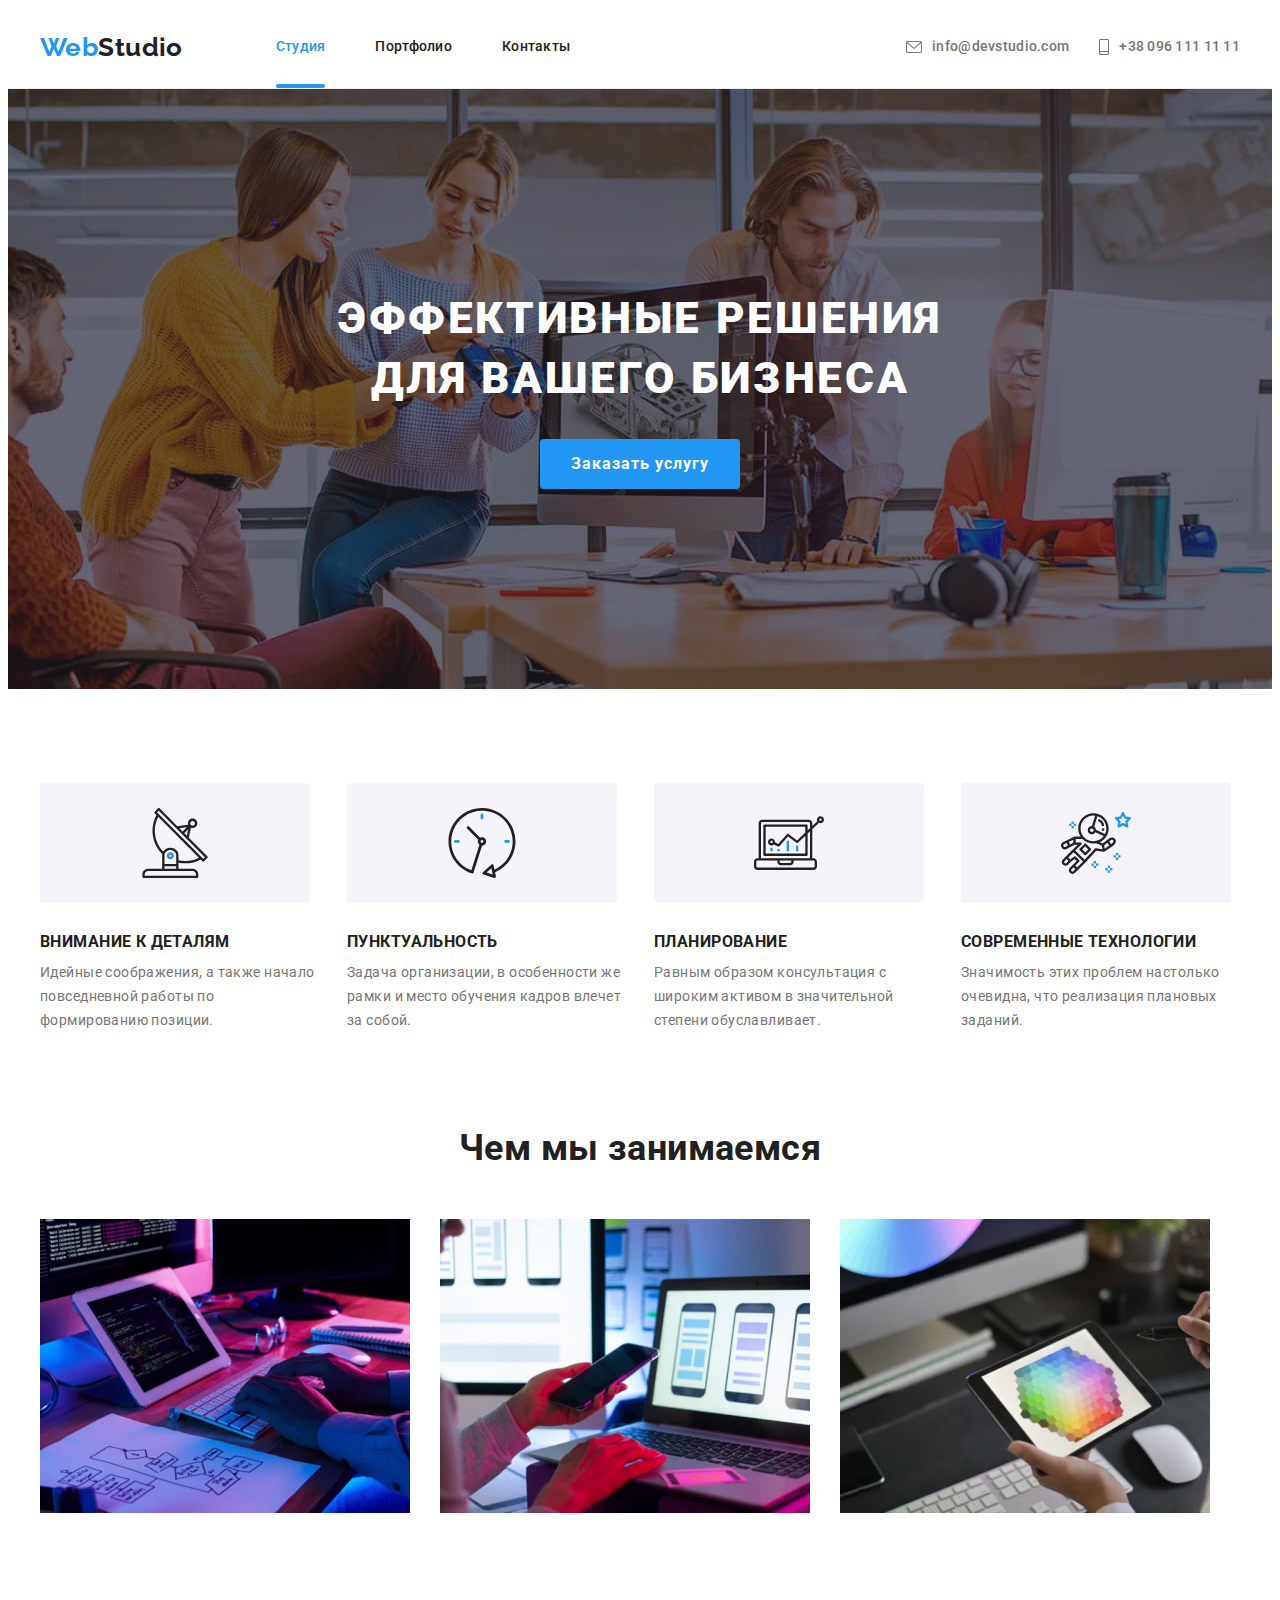
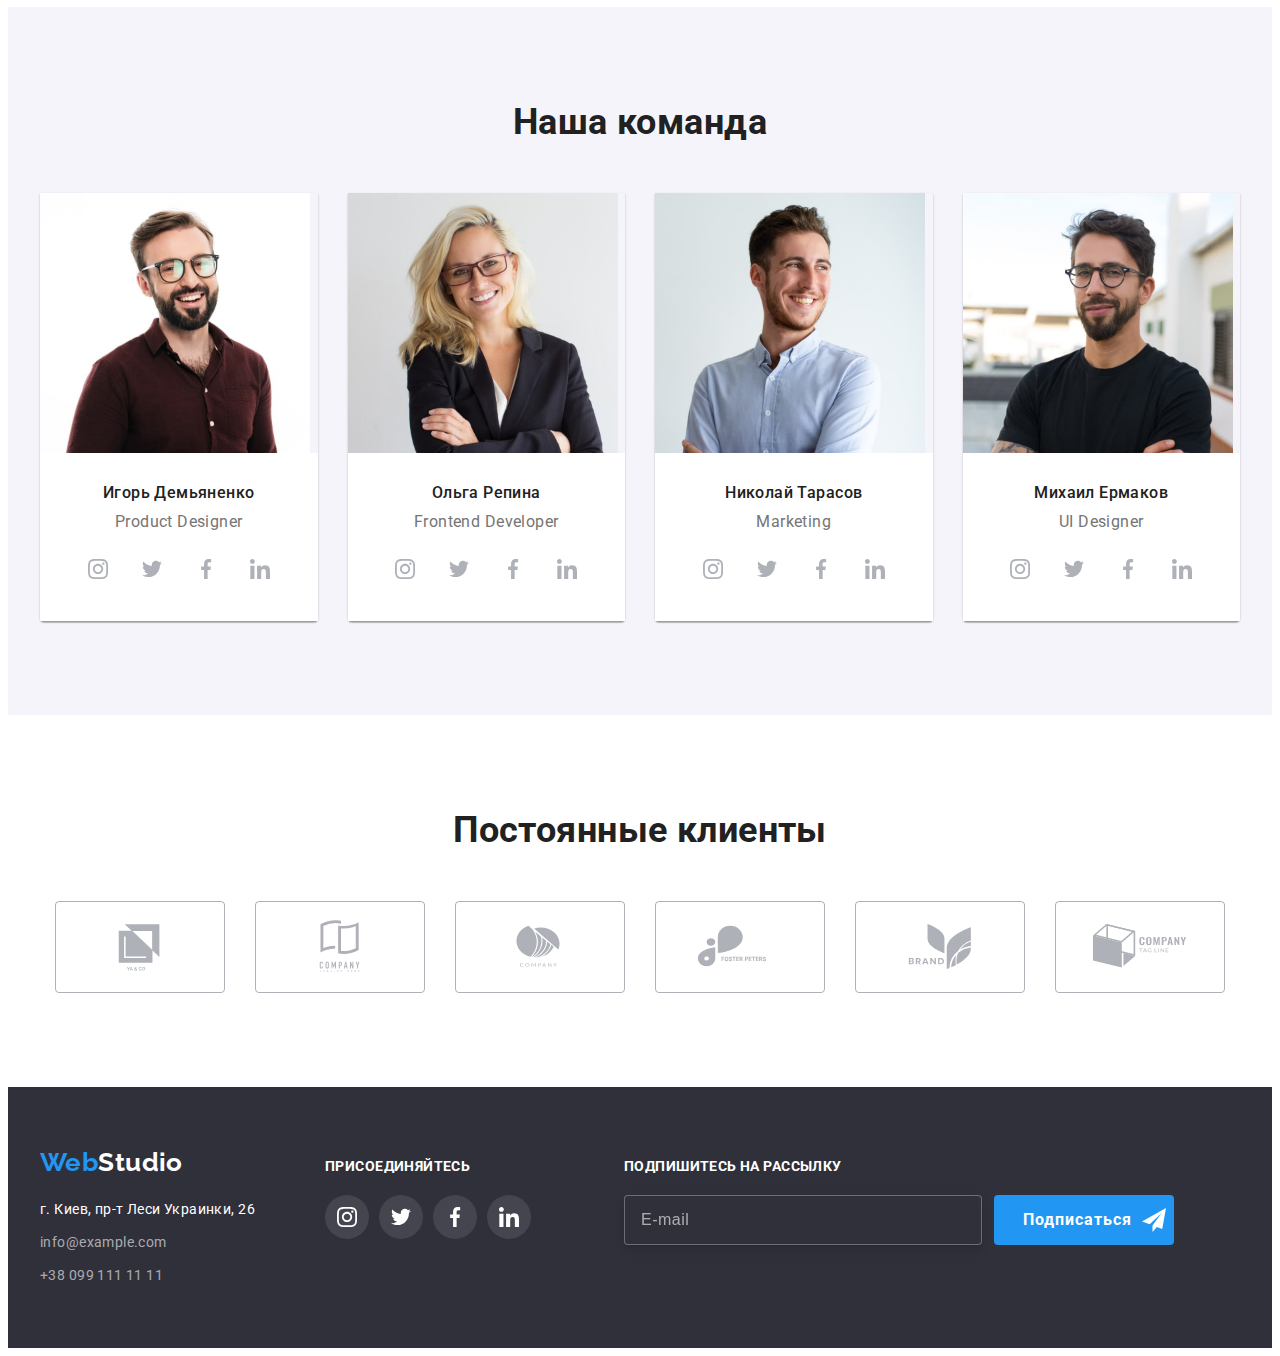
==== index.html @ 080ce995 "футер+модалка" ====
<!DOCTYPE html>
<html lang="ru">
<head>
    <meta charset="UTF-8">
    <meta http-equiv="X-UA-Compatible" content="IE=edge">
    <meta name="viewport" content="width=device-width, initial-scale=1.0">
    <title>Document</title>
    <link rel="stylesheet" href="https://cdnjs.cloudflare.com/ajax/libs/modern-normalize/1.1.0/modern-normalize.min.css"
        integrity="sha512-wpPYUAdjBVSE4KJnH1VR1HeZfpl1ub8YT/NKx4PuQ5NmX2tKuGu6U/JRp5y+Y8XG2tV+wKQpNHVUX03MfMFn9Q=="
        crossorigin="anonymous" referrerpolicy="no-referrer" />
    <link rel="preconnect" href="https://fonts.googleapis.com">
    <link rel="preconnect" href="https://fonts.gstatic.com" crossorigin>
    <link href="https://fonts.googleapis.com/css2?family=Raleway:wght@700&family=Roboto:wght@400;500;700;900&display=swap"
        rel="stylesheet">
    <link rel="stylesheet" href="css/style.css">
</head>
<body>
    <!---------Шапка страницы---------->

   <header class="header">
       <div class="container header-container">
    <nav class="header-nav">
       <a class="link header-logo logo" href="index.html"><span lang="en"><span class="web">Web</span><span class="studio">Studio</span></span></a>
       <ul class="site-nav list" >
           <li class="nav-list"><a class=" head-link link header-link current" href="index.html">Студия</a></li>
           <li class="nav-list"><a class=" head-link link header-link" href="portfolio.html">Портфолио</a></li>
           <li class="nav-list"><a class=" head-link link header-link" href="">Контакты</a></li>
       </ul>
    </nav>
       <ul class="list header-contacts-list">
           <li class="header-contacts-item">
               <a class="head-link link header-contacts-link mail" href="mailto:info@devstudio.com">
                <svg class="header-social-icon" width="16" height="12">
                    <use href="./images/icons.svg#icon-envelope-hover"></use>
                </svg>info@devstudio.com</a></li>
           <li class="header-contacts-item">
               <a class=" head-link link header-contacts-link tel" href="tel:+380961111111">
                <svg class="header-social-icon" width="10" height="16">
                    <use href="./images/icons.svg#icon-smartphone"></use>
                </svg>+38 096 111 11 11</a></li>
       </ul>
    </div>
   </header>
   <main>
    <!----------------Герой------------>

  <section class="hero section">
      <div class="container hero-container ">
      <h1 class="hero-tittle">Эффективные решения для вашего бизнеса</h1>
      <button type="button" class="hero-button btn" data-modal-open>Заказать услугу</button>
    </div>
  </section>
    <!--------Описание особенностей----->

  <section class="benefits section">
      <div class="container">
      <h2 class="visually-hidden" >Наши преимущества</h2>
      <ul class="list benefits-list">
          <li class="benefits-item">
            <a class="benefits-link" href="">
                <svg class="benefits-icon" width="70" height="70">
                    <use href="./images/icons.svg#icon-antenna"></use>
                </svg>
            </a>
              <h3 class="benefits-tittles" >Внимание к деталям</h3>
              <p class="benefits-text">Идейные соображения, а также начало повседневной работы по формированию позиции.</p>
          </li>
          <li  class="benefits-item">
            <a class="benefits-link" href="">
                <svg class="benefits-icon" width="70" height="70">
                    <use href="./images/icons.svg#icon-clock"></use>
                </svg>
            </a>
               <h3 class="benefits-tittles" >Пунктуальность</h3>
               <p class="benefits-text">Задача организации, в особенности же рамки и место обучения кадров влечет за собой.</p>
          </li>
          <li class="benefits-item">
            <a class="benefits-link" href="">
                <svg class="benefits-icon" width="70" height="70">
                    <use href="./images/icons.svg#icon-diagram"></use>
                </svg>
            </a>
                <h3 class="benefits-tittles" >Планирование</h3>
                <p class="benefits-text">Равным образом консультация с широким активом в значительной степени обуславливает.</p>
          </li>
          <li class="benefits-item">
            <a class="benefits-link" href="">
                <svg class="benefits-icon" width="70" height="70">
                    <use href="./images/icons.svg#icon-astronaut"></use>
                </svg>
            </a>
                <h3 class="benefits-tittles" >Современные технологии</h3>
                <p class="benefits-text">Значимость этих проблем настолько очевидна, что реализация плановых заданий.</p>
          </li>
      </ul>
    </div>
  </section>
    <!-----------Примеры работ----------->

    <section class="examples section">
        <div class="container">
        <h2 class="examples-tittle tittle">Чем мы занимаемся</h2>
        <ul class="list examples-list">
          <li class="examples-item">
              <div class="examples-wrap">
              <img src="./images/picture1.jpg" alt="example of work" width="370">
              <p class="examples-text">ДЕКСТОПНЫЕ ПРИЛОЖЕНИЯ</p></div>
        </li>
          <li class="examples-item">
              <div class="examples-wrap">
              <img src="./images/picture2.jpg" alt="example of work" width="370">
              <p class="examples-text">МОБИЛЬНЫЕ ПРИЛОЖЕНИЯ</p></div>
        </li>
          <li class="examples-item">
              <div class="examples-wrap">
              <img src="./images/picture3.jpg" alt="example of work" width="370">
            <p class="examples-text">ДИЗАЙНЕРСКИЕ РЕШЕНИЯ</p></div>
        </li>
        </ul>
        </div>
    </section>
    <!------------Фото команды----------->

    <section class="team section">
        <div class="container team-container">
        <h2 class="team-tittle tittle">Наша команда</h2>
        <ul class="list team-list">
            <li class="team-item">
                <img class="team-photo" src="./images/man1.jpg" alt="man on the photo" width="270">
                <div class="team-information">
               <h3 class="team-tittles team-styles" >Игорь Демьяненко</h3>
                <p class="team-text team-styles"> <span lang="en">Product Designer</span></p>
                <ul class="masters-social-list list">
                    <li class="masters-social-item">
                        <a class="masters-social-link" href="">
                            <svg class="masters-social-icon" width="20" height="20">
                            <use href="./images/icons.svg#icon-instagram"></use>
                            </svg>
                        </a>
                    </li>
                    <li class="masters-social-item">
                        <a class="masters-social-link" href="">
                            <svg class="masters-social-icon" width="20" height="20">
                            <use href="./images/icons.svg#icon-twitter"></use>
                            </svg>
                        </a>
                    </li>
                    <li class="masters-social-item">
                        <a class="masters-social-link" href="">
                            <svg class="masters-social-icon" width="20" height="20">
                            <use href="./images/icons.svg#icon-facebook"></use>
                            </svg>
                        </a>
                    </li>
                    <li class="masters-social-item">
                        <a class="masters-social-link" href="">
                            <svg class="masters-social-icon"  width="20" height="20">
                            <use href="./images/icons.svg#icon-linkedin"></use>
                            </svg>
                        </a>
                    </li>
                </ul>
            </div>
            </li>
            <li class="team-item">
                <img class="team-photo" src="./images/woman.jpg" alt="woman on the photo" width="270">
                <div class="team-information">
                <h3 class="team-tittles team-styles" >Ольга Репина</h3>
                <p class="team-text team-styles"> <span lang="en">Frontend Developer</span></p>
                <ul class="masters-social-list list">
                    <li class="masters-social-item">
                        <a class="masters-social-link" href="">
                            <svg class="masters-social-icon" width="20" height="20">
                                <use href="./images/icons.svg#icon-instagram"></use>
                            </svg>
                        </a>
                    </li>
                    <li class="masters-social-item">
                        <a class="masters-social-link" href="">
                            <svg class="masters-social-icon" width="20" height="20">
                                <use href="./images/icons.svg#icon-twitter"></use>
                            </svg>
                        </a>
                    </li>
                    <li class="masters-social-item">
                        <a class="masters-social-link" href="">
                            <svg class="masters-social-icon" width="20" height="20">
                                <use href="./images/icons.svg#icon-facebook"></use>
                            </svg>
                        </a>
                    </li>
                    <li class="masters-social-item">
                        <a class="masters-social-link" href="">
                            <svg class="masters-social-icon" width="20" height="20">
                                <use href="./images/icons.svg#icon-linkedin"></use>
                            </svg>
                        </a>
                    </li>
                </ul>
                </div>
            </li>
            <li class="team-item">
                <img class="team-photo" src="./images/man2.jpg" alt="man on the photo" width="270">
                <div class="team-information">
                <h3 class="team-tittles team-styles" >Николай Тарасов</h3>
                <p class="team-text team-styles"><span  lang="en">Marketing</span></p>
                <ul class="masters-social-list list">
                    <li class="masters-social-item">
                        <a class="masters-social-link" href="">
                            <svg class="masters-social-icon" width="20" height="20">
                                <use href="./images/icons.svg#icon-instagram"></use>
                            </svg>
                        </a>
                    </li>
                    <li class="masters-social-item">
                        <a class="masters-social-link" href="">
                            <svg class="masters-social-icon" width="20" height="20">
                                <use href="./images/icons.svg#icon-twitter"></use>
                            </svg>
                        </a>
                    </li>
                    <li class="masters-social-item">
                        <a class="masters-social-link" href="">
                            <svg class="masters-social-icon" width="20" height="20">
                                <use href="./images/icons.svg#icon-facebook"></use>
                            </svg>
                        </a>
                    </li>
                    <li class="masters-social-item">
                        <a class="masters-social-link" href="">
                            <svg class="masters-social-icon" width="20" height="20">
                                <use href="./images/icons.svg#icon-linkedin"></use>
                            </svg>
                        </a>
                    </li>
                </ul>
                </div>
            </li>
            <li class="team-item">
                <img class="team-photo" src="./images/man3.jpg" alt="man on the photo" width="270">
                <div class="team-information">
                <h3 class="team-tittles team-styles" >Михаил Ермаков</h3>
                <p class="team-text team-styles"> <span lang="en">UI Designer</span></p>
                <ul class="masters-social-list list">
                    <li class="masters-social-item">
                        <a class="masters-social-link" href="">
                            <svg class="masters-social-icon" width="20" height="20">
                                <use href="./images/icons.svg#icon-instagram"></use>
                            </svg>
                        </a>
                    </li>
                    <li class="masters-social-item">
                        <a class="masters-social-link" href="">
                            <svg class="masters-social-icon" width="20" height="20">
                                <use href="./images/icons.svg#icon-twitter"></use>
                            </svg>
                        </a>
                    </li>
                    <li class="masters-social-item">
                        <a class="masters-social-link" href="">
                            <svg class="masters-social-icon" width="20" height="20">
                                <use href="./images/icons.svg#icon-facebook"></use>
                            </svg>
                        </a>
                    </li>
                    <li class="masters-social-item">
                        <a class="masters-social-link" href="">
                            <svg class="masters-social-icon" width="20" height="20">
                                <use href="./images/icons.svg#icon-linkedin"></use>
                            </svg>
                        </a>
                    </li>
                </ul>
                </div>
            </li>
        </ul>
        </div>
    </section>
    <section class="clients-section section">
         <h2 class="client-tittle tittle">Постоянные клиенты</h2>
            <ul class="clients-list list">
             <li class="client-item">
                 <a class="client-link" href="">
                            <svg class="client-icon" width="106" height="60">
                                <use href="./images/icons.svg#icon-logo-1"></use>
                            </svg>
                        </a>
             </li>
             <li class="client-item">
                 <a class="client-link" href="">
                            <svg class="client-icon" width="106" height="60">
                                <use href="./images/icons.svg#icon-logo-2"></use>
                            </svg>
                        </a>
             </li>
             <li class="client-item">
                 <a class="client-link" href="">
                            <svg class="client-icon" width="106" height="60">
                                <use href="./images/icons.svg#icon-logo-3"></use>
                            </svg>
                        </a>
             </li>
             <li class="client-item">
                 <a class="client-link" href="">
                            <svg class="client-icon" width="106" height="60">
                                <use href="./images/icons.svg#icon-logo-4"></use>
                            </svg>
                        </a>
             </li>
             <li class="client-item">
                 <a class="client-link" href="">
                            <svg class="client-icon" width="106" height="60">
                                <use href="./images/icons.svg#icon-logo-5"></use>
                            </svg>
                        </a>
             </li>
             <li class="client-item">
                 <a class="client-link" href="">
                            <svg class="client-icon" width="106" height="60">
                                <use href="./images/icons.svg#icon-logo-6"></use>
                            </svg>
                        </a>
             </li>
            </ul>
    </section>
    </main>
       <!----------Футер---------------->

    <footer class="footer">
        <div class="container footer-container">
        <div class="footer-left">
        <a class="link footer-logo logo" href="index.html"> <span lang="en"><span class="web">Web</span><span class="white-studio">Studio</span></span></a>
        <address>
        <ul class="list footer-contacts-list">
          <li class="footer-contacts-item"><a class="foot-link link footer-address-link" href="">г. Киев, пр-т Леси Украинки, 26</a></li>
          <li class="footer-contacts-item"><a class="foot-link link footer-contacts-link" href="mailto:info@example.com">info@example.com</a></li>
          <li class="footer-contacts-item"><a class="foot-link link footer-contacts-link" href="tel:+380991111111">+38 099 111 11 11</a></li>
        </ul>
        </address>
        </div>
        <div class="footer-right">
        <h3 class="footer-tittle">Присоединяйтесь</h3>
        <ul class="footer-social-list list">
            <li class="footer-social-item">
                <a class="footer-social-link" href="">
                    <svg class="footer-social-icon" width="20" height="20">
                        <use href="./images/icons.svg#icon-instagram"></use>
                    </svg>
                </a>
            </li>
            <li class="footer-social-item">
                <a class="footer-social-link" href="">
                    <svg class="footer-social-icon" width="20" height="20">
                        <use href="./images/icons.svg#icon-twitter"></use>
                    </svg>
                </a>
            </li>
            <li class="footer-social-item">
                <a class="footer-social-link" href="">
                    <svg class="footer-social-icon" width="20" height="20">
                        <use href="./images/icons.svg#icon-facebook"></use>
                    </svg>
                </a>
            </li>
            <li class="footer-social-item">
                <a class="footer-social-link" href="">
                    <svg class="footer-social-icon" width="20" height="20">
                        <use href="./images/icons.svg#icon-linkedin"></use>
                    </svg>
                </a>
            </li>
        </ul>
        </div>
        <div class="footer-form">
        <h3 class="footer-mail-tittle">Подпишитесь на рассылку</h3>
        <form action="#" class="footer-mailing">
            <input type="email" placeholder="E-mail" name="user-email" class="footer-input">
            <button type="submit" class="footer-btn btn">Подписаться
                <svg class="footer-mail-icon" width="24" height="24">
                    <use href="./images/icons.svg#icon-telegram"></use>
                </svg>
            </button>
        </form>
        </div>
        </div>
    </footer>
    <div class="backdrop is-hidden" data-modal>
        <div class="modal">
            <button type="button" class="modal-close" data-modal-close >
                <svg class="modal-close-icon" width="18" height="18">
                    <use href="./images/icons.svg#icon-close-button"></use>
                </svg>
            </button>
        <h2 class="modal-tittle">Оставьте свои данные, мы вам перезвоним</h2>
        <form action="#" class="modal-form">
            <div class="form-field">
            <label class="label-text" for="user-name">Имя</label>
            <div class="input-wrap">
            <input type="text" name="user-name" class="modal-input" id="user-name">
            <svg class="modal-icon" width="18" height="18">
                <use href="./images/icons.svg#icon-person-black"></use>
            </svg>
            </div>
         </div>
        <div class="form-field">
            <label class="label-text" for="user-tel">Телефон</label>
            <div class="input-wrap">
            <input type="tel" name="user-tel" class="modal-input" id="user-tel">
            <svg class="modal-icon" width="18" height="18">
                <use href="./images/icons.svg#icon-telephone"></use>
            </svg>
            </div>
            </div>
            <div class="form-field">
            <label class="label-text" for="user-email">Почта</label>
            <div class="input-wrap">
            <input type="email" name="user-email" class="modal-input" id="user-email">
            <svg class="modal-icon" width="18" height="18">
                <use href="./images/icons.svg#icon-letter"></use>
            </svg>
            </div>
            </div>
            <div class="form-field">
            <label class="label-text" for="user-comment">Комментарий</label>
            <div class="input-wrap">
            <textarea class="modal-comment" name="user-comment" id="user-comment"  placeholder="Введите текст"></textarea>
            </div>
            </div>
            <div class="form-field">
                <input type="checkbox" name="policy" id="policy" class="policy-check">
                <label for="policy" class="policy-text">Соглашаюсь с рассылкой и принимаю <span><a class="link-policy" href="">Условия договора</a></span></label>
            </div>
            <button type="submit" class="modal-btn btn">Отправить</button>
        </form>
        </div>
    </div>
    <script src="./js/modal.js"></script>
</body>
</html>
---- css/style.css ----
:root {
  --primary-text-color: #757575;
  --tittle-text-color: #212121;
  --links-text-color: #2196f3;
  --main-background-color: #ffffff;
  --second-background-color: #f5f4fa;
  --dark-background-color: #2f303a;
}
p,
h1,
h2,
h3,
h4,
h5,
h6 {
  margin: 0;
}
ul {
  margin: 0;
  padding: 0;
}
button {
  cursor: pointer;
}
img {
  display: block;
}
body {
  background-color: var(--main-background-color);
  font-family: "Roboto", sans-serif;
  color: var(--primary-text-color);
  font-size: 14px;
  letter-spacing: 0.03em;
}
.list {
  list-style: none;
}
.link {
  text-decoration: none;
  display: block;
}
.visually-hidden {
  position: absolute;
  width: 1px;
  height: 1px;
  margin: -1px;
  padding: 0;
  overflow: hidden;
  border: 0;
  clip: rect(0 0 0 0);
}
.container {
  width: 1200px;
  padding-left: 15px;
  padding-right: 15px;
  margin: 0 auto;
}
.section {
  padding-top: 94px;
  padding-bottom: 94px;
}
.logo {
  font-family: Raleway, sans-serif;
  font-weight: 700;
  font-size: 26px;
  line-height: 1.19;
}
.tittle {
  font-size: 36px;
  line-height: 1.17;
  text-align: center;
  color: var(--tittle-text-color);
  margin-bottom: 50px;
}
.team-styles {
  font-size: 16px;
  line-height: 1.19;
  text-align: center;
}
.btn {
  font-family: inherit;
  font-size: 16px;
  border-radius: 4px;
}
.head-link {
  font-weight: 500;
  font-size: 14px;
  line-height: 1.14;
  letter-spacing: 0.02em;
}
.foot-link {
  font-style: normal;
  font-size: 14px;
  line-height: 1.71;
  letter-spacing: 0.03em;
}
/* ---------------ХЕДЕР-------------- */

.header {
  padding-top: 24px;
  padding-bottom: 25px;
  border-bottom: 1px solid #ececec;
}
.header-container {
  display: flex;
  align-items: center;
}
.header-nav,
.site-nav,
.header-contacts-list {
  display: flex;
  align-items: center;
}
.header-logo {
  margin-right: 93px;
}
.web {
  color: var(--links-text-color);
}
.studio {
  color: var(--tittle-text-color);
}
.header-link {
  color: var(--tittle-text-color);
  transition: color 250ms cubic-bezier(0.4, 0, 0.2, 1);
}
.header-link:hover,
.header-link:focus,
.header-link:active {
  color: var(--links-text-color);
}
.current {
  color: var(--links-text-color);
  position: relative;
}
.current::after {
  content: "";
  position: absolute;
  width: 100%;
  height: 4px;
  background-color: var(--links-text-color);
  border-radius: 2px;
  left: 0;
  bottom: -33px;
}
.nav-list:not(:last-child) {
  margin-right: 50px;
}
.header-contacts-list {
  margin-left: auto;
}
.mail {
  margin-right: 30px;
}
.header-contacts-link {
  color: var(--primary-text-color);
  display: flex;
  align-items: center;
  transition: color 250ms cubic-bezier(0.4, 0, 0.2, 1);
}
.header-contacts-link:hover,
.header-contacts-link:focus {
  color: var(--links-text-color);
}
.header-contacts-link:hover .header-social-icon,
.header-contacts-link:focus .header-social-icon {
  fill: var(--links-text-color);
}
.header-social-icon {
  fill: var(--primary-text-color);
  margin-right: 10px;
}
/* --------------ГЕРОЙ---------------- */

.hero {
  background-color: var(--dark-background-color);
  background-image: linear-gradient(
      rgba(47, 48, 58, 0.4),
      rgba(47, 48, 58, 0.4)
    ),
    url(../images/hero-bg.jpg);
  background-repeat: no-repeat;
  background-position: center;
  background-size: cover;
  padding-top: 200px;
  padding-bottom: 200px;
  max-width: 1600px;
  margin: 0 auto;
}
.hero-container {
  text-align: center;
}
.hero-tittle {
  font-weight: 900;
  font-size: 44px;
  line-height: 1.36;
  letter-spacing: 0.06em;
  text-transform: uppercase;
  color: var(--main-background-color);
  margin-bottom: 30px;
  margin-left: 120px;
  width: 696px;
  margin-left: auto;
  margin-right: auto;
}
.hero-button {
  font-weight: 700;
  line-height: 1.87;
  letter-spacing: 0.06em;
  color: var(--main-background-color);
  background-color: var(--links-text-color);
  min-width: 200px;
  min-height: 50px;
  border: none;
  transition: background-color 250ms cubic-bezier(0.4, 0, 0.2, 1),
    box-shadow 250ms cubic-bezier(0.4, 0, 0.2, 1);
}
.hero-button:hover,
.hero-button:focus {
  background-color: #188ce8;
  box-shadow: 0px 4px 4px rgba(0, 0, 0, 0.15);
}
/* ---------------ОПИСАНИЕ ОСОБЕННОСТЕЙ----------- */

.benefits-list {
  display: flex;
  flex-wrap: wrap;
  margin-left: -28px;
}
.benefits-item {
  width: calc(100% / 4 - 28px);
  margin-left: 28px;
}
.benefits-link {
  width: 270px;
  height: 120px;
  display: flex;
  justify-content: center;
  align-items: center;
  background-color: #f5f4fa;
  border-radius: 4px;
  margin-bottom: 30px;
}

.benefits-tittles {
  line-height: 1.14;
  text-transform: uppercase;
  color: var(--tittle-text-color);
  margin-bottom: 10px;
}
.benefits-text {
  line-height: 1.71;
  color: var(--primary-text-color);
}
/* --------------ПРИМЕРЫ РАБОТ------------------ */
.examples {
  padding-top: 0;
}
.examples-list {
  display: flex;
  flex-wrap: wrap;
  margin-left: -30px;
}
.examples-wrap {
  position: relative;
  overflow: hidden;
}
.examples-item {
  width: calc(100% / 3 -30px);
  margin-left: 30px;
}
.examples-text {
  position: absolute;
  bottom: 0;
  left: 0;
  background-color: rgba(47, 48, 58, 0.8);
  color: var(--main-background-color);
  font-style: normal;
  font-weight: 700;
  font-size: 14px;
  line-height: 1.14;
  text-align: center;
  text-transform: uppercase;
  width: 100%;
  transform: translateY(100%);
  transition: transform 250ms cubic-bezier(0.4, 0, 0.2, 1);
  overflow: auto;
  padding-top: 27px;
  padding-bottom: 27px;
}
.examples-item:hover .examples-text {
  transform: translateY(0%);
}

/* ----------------ФОТО КОМАНДЫ----------------- */

.team {
  background-color: var(--second-background-color);
}
.team-tittles {
  font-weight: 500;
  color: var(--tittle-text-color);
  margin-bottom: 10px;
}
.team-list {
  display: flex;
  flex-wrap: wrap;
  margin-left: -30px;
}
.team-item {
  width: calc(100% / 4 - 30px);
  margin-left: 30px;
  box-shadow: 0px 1px 3px rgba(0, 0, 0, 0.12), 0px 1px 1px rgba(0, 0, 0, 0.14),
    0px 2px 1px rgba(0, 0, 0, 0.2);
  border-radius: 0px 0px 4px 4px;
}
.team-information {
  background-color: var(--main-background-color);
  padding: 30px 32px;
}
.team-text {
  color: var(--primary-text-color);
  margin-bottom: 16px;
}
.masters-social-list {
  display: flex;
  justify-content: center;
}
.masters-social-item + .masters-social-item {
  margin-left: 10px;
}
.masters-social-link {
  width: 44px;
  height: 44px;
  background-color: var(--main-background-color);
  display: flex;
  justify-content: center;
  align-items: center;
  border-radius: 50%;
  transition: background-color 250ms cubic-bezier(0.4, 0, 0.2, 1);
}
.masters-social-link:hover,
.masters-social-link:focus {
  background-color: var(--links-text-color);
}
.masters-social-link:hover .masters-social-icon,
.masters-social-link:focus .masters-social-icon {
  fill: var(--main-background-color);
}
.masters-social-icon {
  fill: #afb1b8;
  transition: fill 250ms cubic-bezier(0.4, 0, 0.2, 1);
}
/* ----------------КЛИЕНТЫ------------ */

.clients-list {
  display: flex;
  justify-content: center;
}
.client-item + .client-item {
  margin-left: 30px;
}
.client-link {
  width: 170px;
  height: 92px;
  display: flex;
  justify-content: center;
  align-items: center;
  border: 1px solid #afb1b8;
  box-sizing: border-box;
  border-radius: 4px;
  transition: border-color 250ms cubic-bezier(0.4, 0, 0.2, 1);
}
.client-link:hover,
.client-link:focus {
  border-color: var(--links-text-color);
}
.client-link:hover .client-icon,
.client-link:focus .client-icon {
  fill: var(--links-text-color);
}
.client-icon {
  fill: #afb1b8;
  transition: fill 250ms cubic-bezier(0.4, 0, 0.2, 1);
}
/* ------------------ФУТЕР------------ */

.footer {
  background-color: var(--dark-background-color);
  padding-top: 60px;
  padding-bottom: 60px;
}
.footer-container {
  display: flex;
  align-items: baseline;
}
.footer-logo {
  display: block;
  margin-bottom: 20px;
}
.white-studio {
  color: var(--main-background-color);
}
.footer-contacts-item:not(:last-child) {
  margin-bottom: 9px;
}
.footer-address-link {
  color: var(--main-background-color);
  transition: color 250ms cubic-bezier(0.4, 0, 0.2, 1);
}
.footer-address-link:hover,
.footer-address-link:focus {
  color: var(--links-text-color);
}
.footer-contacts-link {
  color: rgba(255, 255, 255, 0.6);
  transition: color 250ms cubic-bezier(0.4, 0, 0.2, 1);
}
.footer-contacts-link:hover,
.footer-contacts-link:focus {
  color: var(--links-text-color);
}
.footer-right {
  margin-left: 70px;
}
.footer-tittle,
.footer-mail-tittle {
  font-style: normal;
  text-align: center;
  font-size: 14px;
  line-height: 1.14;
  text-transform: uppercase;
  margin-bottom: 20px;
  color: var(--main-background-color);
  display: flex;
}
.footer-social-list {
  display: flex;
  justify-content: center;
}
.footer-social-item + .footer-social-item {
  margin-left: 10px;
}
.footer-social-link {
  width: 44px;
  height: 44px;
  background-color: rgba(255, 255, 255, 0.1);
  display: flex;
  justify-content: center;
  align-items: center;
  border-radius: 50%;
  transition: color 250ms cubic-bezier(0.4, 0, 0.2, 1);
}
.footer-social-link:hover,
.footer-social-link:focus {
  background-color: var(--links-text-color);
}
.footer-social-icon {
  fill: var(--main-background-color);
}
.footer-form {
  margin-left: 93px;
}
.footer-mailing {
  display: flex;
  justify-content: center;
}
.footer-input {
  width: 358px;
  height: 50px;
  border: 1px solid rgba(255, 255, 255, 0.3);
  box-sizing: border-box;
  filter: drop-shadow(0px 4px 4px rgba(0, 0, 0, 0.15));
  border-radius: 4px;
  padding-left: 16px;
  margin-right: 12px;
  background-color: var(--dark-background-color);
}
.footer-input::placeholder {
  font-style: normal;
  font-weight: 400;
  font-size: 16px;
  line-height: 1/25;
  display: flex;
  align-items: center;
  letter-spacing: 0.03em;
  color: rgba(255, 255, 255, 0.6);
}
.footer-btn {
  max-width: 200px;
  height: 50px;
  font-style: normal;
  font-weight: 700;
  line-height: 1.87;
  display: flex;
  align-items: center;
  text-align: center;
  letter-spacing: 0.06em;
  color: #ffffff;
  background-color: var(--links-text-color);
  border: none;
  padding: 10px 8px 10px 29px;
  transition: box-shadow 250ms cubic-bezier(0.4, 0, 0.2, 1);
}
.footer-btn:hover,
.footer-btn:focus {
  box-shadow: 0px 4px 4px rgba(0, 0, 0, 0.15);
}
.footer-mail-icon {
  margin-left: 10px;
}

/* ----------------ПОРТФОЛИО---------------- */
.portfolio-list {
  display: flex;
  flex-wrap: wrap;
  justify-content: center;
  margin-left: -30px;
}
.portfolio-btn {
  font-weight: 500;
  line-height: 1.62;
  text-align: center;
  letter-spacing: 0.03em;
  color: var(--tittle-text-color);
  background: var(--second-background-color);
  margin-bottom: 50px;
  border: var(--links-text-color);
  padding: 6px 22px 6px 22px;
  transition: color 250ms cubic-bezier(0.4, 0, 0.2, 1),
    background-color 250ms cubic-bezier(0.4, 0, 0.2, 1),
    box-shadow 250ms cubic-bezier(0.4, 0, 0.2, 1);
}
.portfolio-btn-item:not(:last-child) {
  margin-right: 8px;
}
.portfolio-btn:hover,
.portfolio-btn:focus,
.portfolio-btn:active {
  color: var(--main-background-color);
  background-color: var(--links-text-color);
  box-shadow: 0px 3px 1px rgba(0, 0, 0, 0.1), 0px 1px 2px rgba(0, 0, 0, 0.08),
    0px 2px 2px rgba(0, 0, 0, 0.12);
}
.portfolio-link-item {
  width: calc(100% / 3 - 30px);
  margin-left: 30px;
  margin-bottom: 30px;
}
.portfolio-link-item:hover .portfolio-animation {
  transform: translateY(0%);
}
.portfolio-card:hover,
.portfolio-card:focus {
  box-shadow: 0px 1px 1px rgba(0, 0, 0, 0.12), 0px 4px 4px rgba(0, 0, 0, 0.06),
    1px 4px 6px rgba(0, 0, 0, 0.16);
}
.portfolio-wrap {
  position: relative;
  overflow: hidden;
}
.portfolio-animation {
  position: absolute;
  top: 0;
  left: 0;
  background-color: rgba(33, 150, 243, 0.9);
  color: var(--main-background-color);
  font-weight: 400px;
  font-size: 18px;
  line-height: 1.56;
  padding: 63px 24px;
  transform: translateY(100%);
  transition: transform 250ms cubic-bezier(0.4, 0, 0.2, 1);
  overflow: auto;
}
.portfolio-information {
  padding: 20px 24px 20px 24px;
  border-bottom: 1px solid #eeeeee;
  border-right: 1px solid #eeeeee;
  border-left: 1px solid #eeeeee;
  box-sizing: border-box;
}
.portfolio-tittles {
  font-size: 18px;
  line-height: 2;
  letter-spacing: 0.06em;
  color: var(--tittle-text-color);
  margin-bottom: 4px;
}
.portfolio-text {
  font-size: 16px;
  line-height: 1.87;
  color: var(--primary-text-color);
}
/* --------МОДАЛЬНОЕ ОКНО---------- */

.backdrop {
  position: fixed;
  top: 0;
  width: 100vw;
  height: 100vh;
  background-color: rgba(0, 0, 0, 0.2);
}
.modal {
  width: 528px;
  min-height: 581px;
  background-color: var(--main-background-color);
  box-shadow: 0px 1px 3px rgba(0, 0, 0, 0.12), 0px 1px 1px rgba(0, 0, 0, 0.14),
    0px 2px 1px rgba(0, 0, 0, 0.2);
  border-radius: 4px;
  position: absolute;
  top: 50%;
  left: 50%;
  transform: translate(-50%, -50%);
}
.modal-close {
  width: 30px;
  height: 30px;
  border-radius: 50%;
  background-color: #ffffff;
  border: 1px solid rgba(0, 0, 0, 0.1);
  box-sizing: border-box;
  display: flex;
  align-items: center;
  justify-content: center;
  position: absolute;
  top: 8px;
  right: 8px;
}
.modal-close-icon {
  transition: fill 250ms cubic-bezier(0.4, 0, 0.2, 1);
}
.modal-close:hover,
.modal-close:focus + .modal-close-icon {
  fill: var(--links-text-color);
}
.is-hidden {
  opacity: 0;
  pointer-events: none;
  visibility: hidden;
}
.modal-tittle {
  font-style: normal;
  font-weight: 700;
  font-size: 20px;
  line-height: 1.15;
  text-align: center;
  letter-spacing: 0.03em;
  color: #212121;
  margin-bottom: 12px;
  padding-top: 40px;
}
.form-field {
  margin-bottom: 10px;
  padding-left: 41px;
  padding-right: 39px;
}
.label-text {
  font-style: normal;
  font-weight: 400;
  font-size: 12px;
  line-height: 1.67;
  letter-spacing: 0.01em;
  color: #757575;
}
.input-wrap {
  position: relative;
  margin-top: 4px;
}
.modal-icon {
  position: absolute;
  left: 12px;
  top: 50%;
  transform: translateY(-50%);
  transition: fill 250ms cubic-bezier(0.4, 0, 0.2, 1);
}
.modal-input {
  width: 100%;
  height: 40px;
  border: 1px solid rgba(33, 33, 33, 0.2);
  box-sizing: border-box;
  border-radius: 4px;
  outline: none;
  padding-left: 42px;
  transition: border-color 250ms cubic-bezier(0.4, 0, 0.2, 1);
}
.modal-input:focus {
  border-color: var(--links-text-color);
}
.modal-input:focus + .modal-icon {
  fill: var(--links-text-color);
}
.modal-comment {
  width: 100%;
  height: 120px;
  resize: none;
  padding: 12px 12px 12px 20px;
  border: 1px solid rgba(33, 33, 33, 0.2);
  box-sizing: border-box;
  border-radius: 4px;
  outline: none;
  transition: border-color 250ms cubic-bezier(0.4, 0, 0.2, 1);
}
.modal-comment::placeholder {
  font-style: normal;
  font-weight: 400;
  font-size: 12px;
  line-height: 1.67;
  letter-spacing: 0.01em;
  color: rgba(117, 117, 117, 0.5);
}
.modal-comment:focus {
  border-color: var(--links-text-color);
}
.policy-text {
  font-style: normal;
  font-weight: 400;
  font-size: 14px;
  line-height: 1.71;
  letter-spacing: 0.03em;
  color: #757575;
  margin-top: 20px;
  margin-bottom: 30px;
}
.link-policy {
  color: var(--links-text-color);
}
.modal-btn {
  position: absolute;
  left: 50%;
  transform: translateX(-50%);
  min-width: 200px;
  min-height: 50px;
  background: #188ce8;
  border-radius: 4px;
  border: none;
  font-style: normal;
  font-weight: 700;
  line-height: 1.87;
  text-align: center;
  letter-spacing: 0.06em;
  color: #ffffff;
  transition: box-shadow 250ms cubic-bezier(0.4, 0, 0.2, 1);
}
.modal-btn:hover,
.modal-btn:focus {
  box-shadow: 0px 4px 4px rgba(0, 0, 0, 0.15);
}
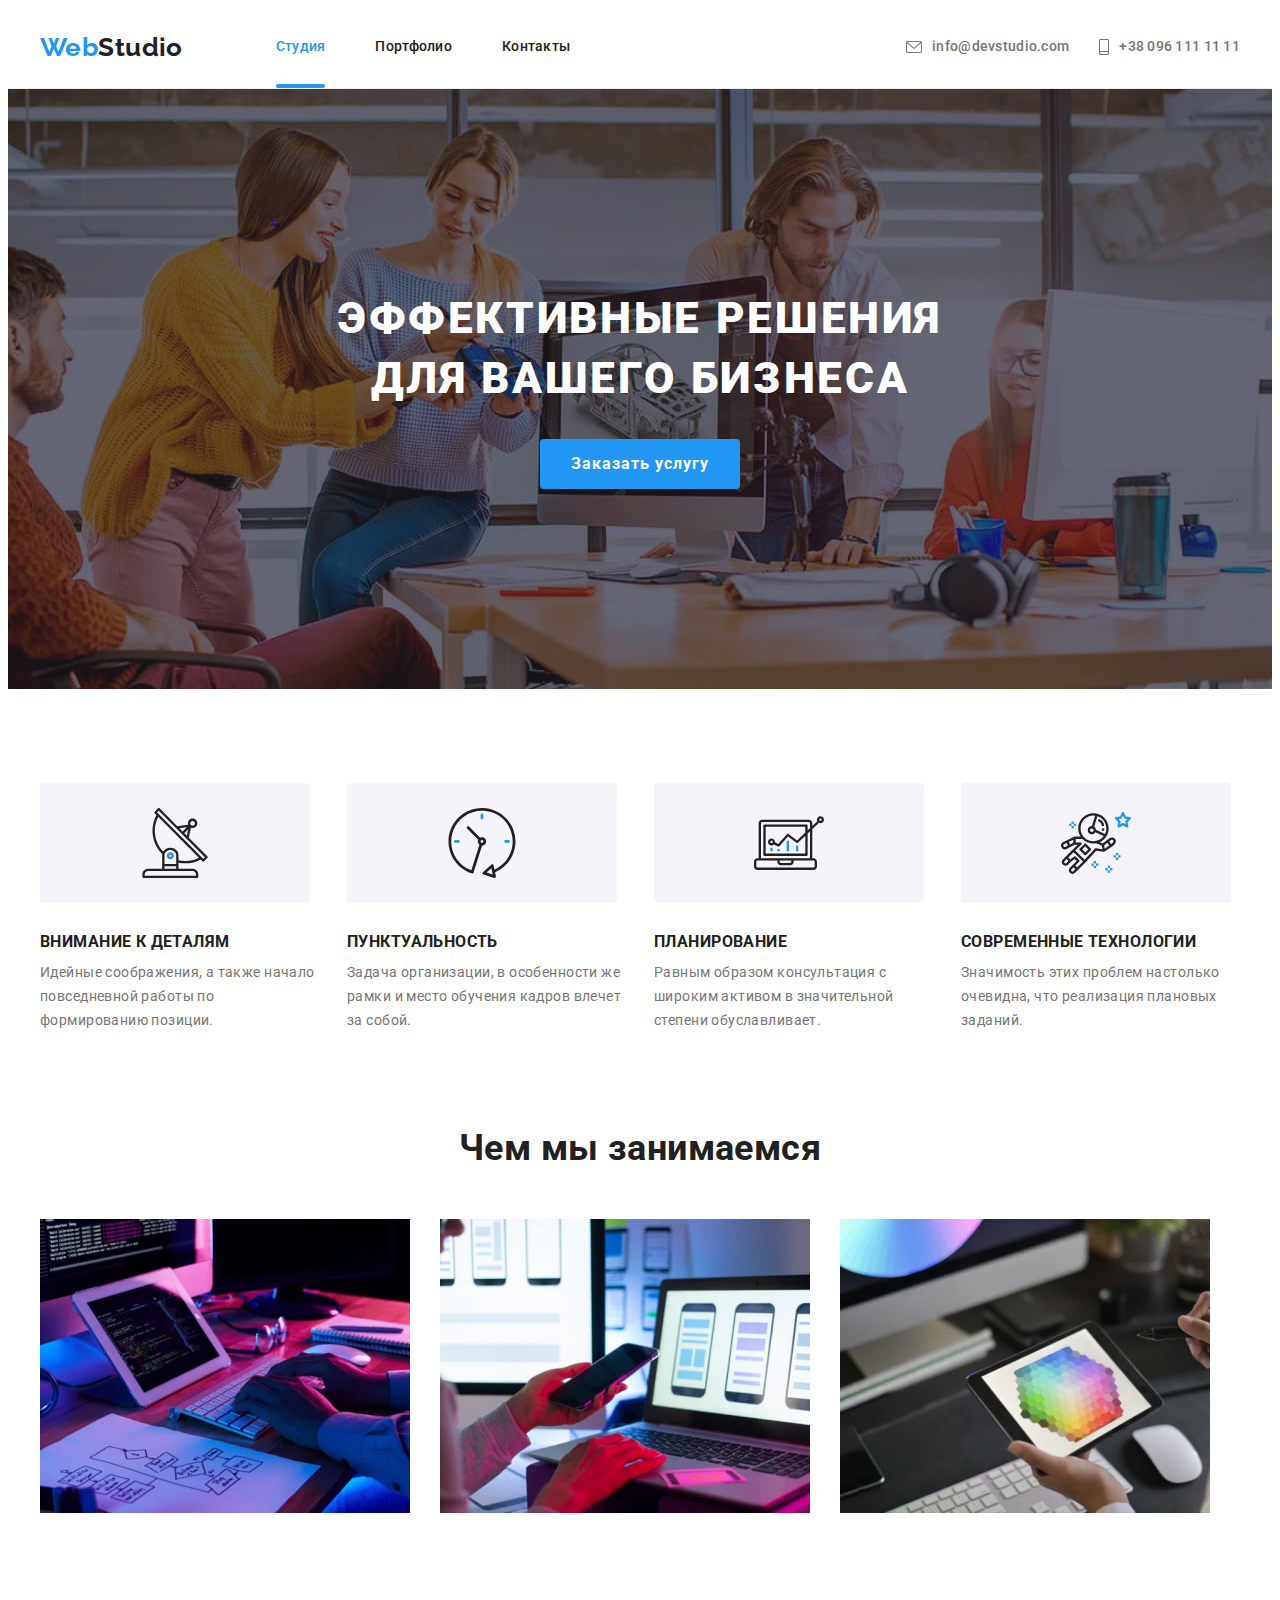
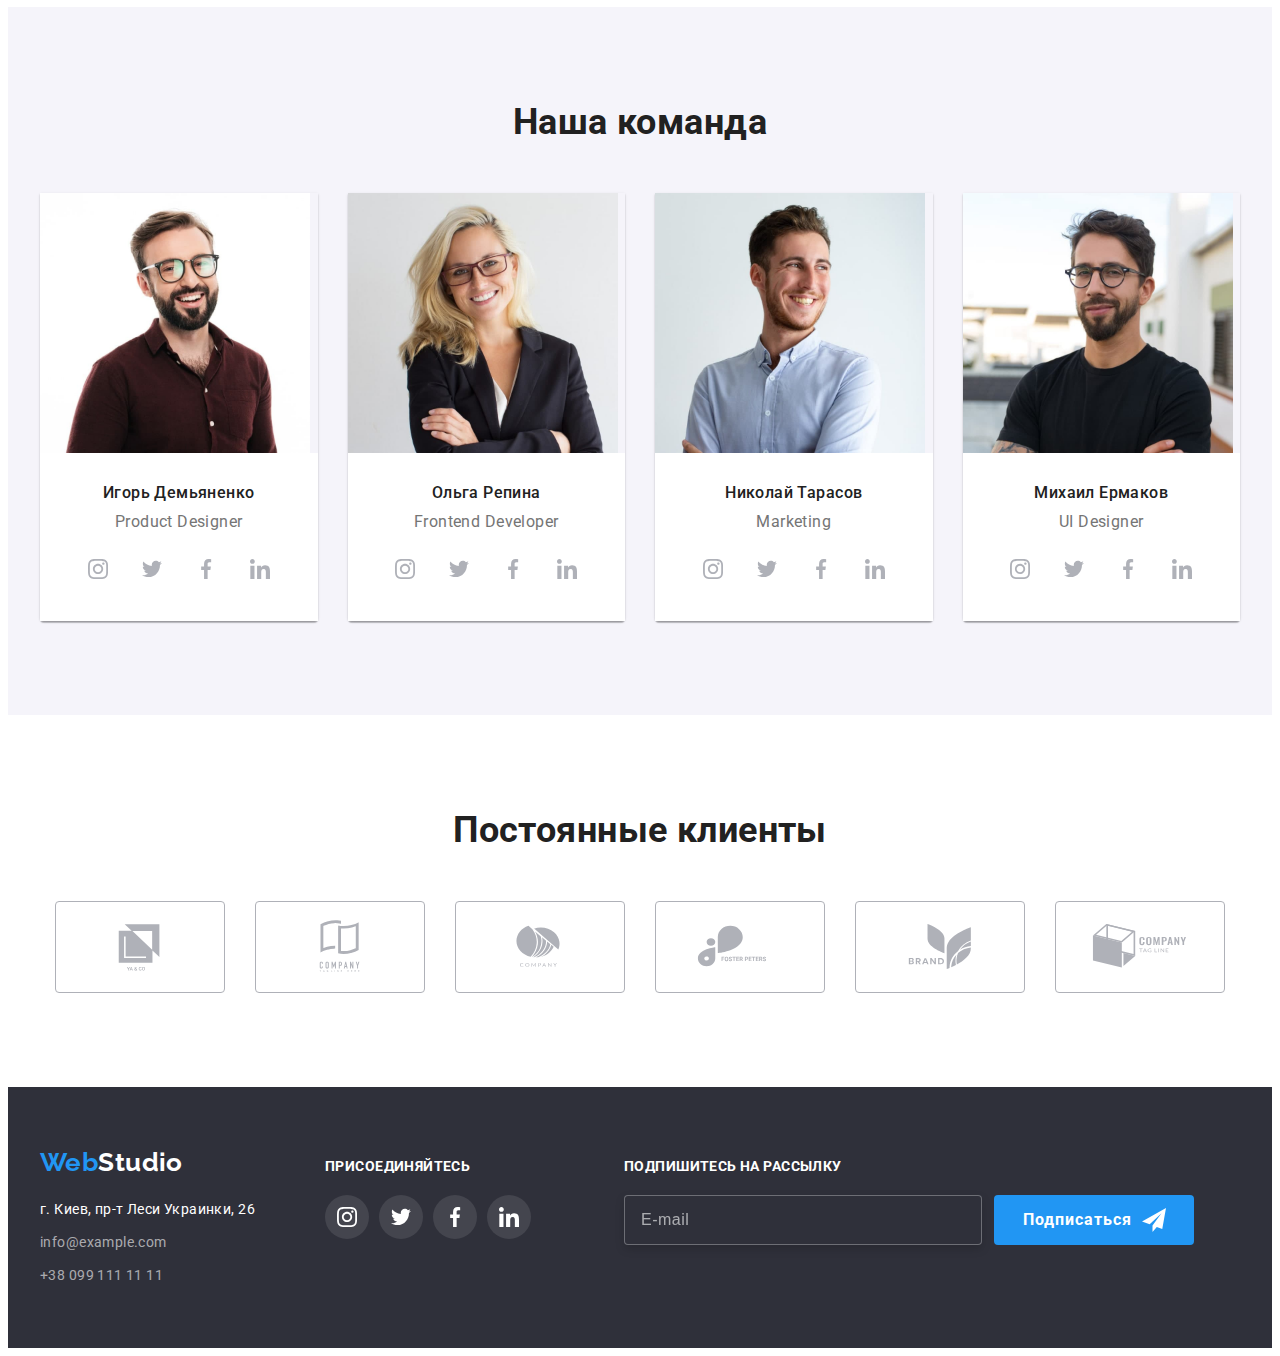
==== commit 5f9c84d7: "чекбокс" ====
--- a/index.html
+++ b/index.html
@@ -427,8 +427,15 @@
             </div>
             </div>
             <div class="form-field">
-                <input type="checkbox" name="policy" id="policy" class="policy-check">
-                <label for="policy" class="policy-text">Соглашаюсь с рассылкой и принимаю <span><a class="link-policy" href="">Условия договора</a></span></label>
+                <input type="checkbox" name="policy" id="policy" class="policy-check visually-hidden">
+                <label for="policy" class="policy-text"> 
+                <span>
+                <svg class="policy-icon" width="16" height="15">
+                    <use href="./images/icons.svg#icon-vector"></use>
+                </svg>
+                </span> 
+                Соглашаюсь с рассылкой и принимаю <span><a class="link-policy" href=""> Условия договора</a></span>
+               </label>
             </div>
             <button type="submit" class="modal-btn btn">Отправить</button>
         </form>
--- a/css/style.css
+++ b/css/style.css
@@ -499,7 +499,7 @@
   color: #ffffff;
   background-color: var(--links-text-color);
   border: none;
-  padding: 10px 8px 10px 29px;
+  padding: 10px 28px 10px 29px;
   transition: box-shadow 250ms cubic-bezier(0.4, 0, 0.2, 1);
 }
 .footer-btn:hover,
@@ -651,9 +651,9 @@
   padding-top: 40px;
 }
 .form-field {
-  margin-bottom: 10px;
   padding-left: 41px;
   padding-right: 39px;
+  margin-bottom: 10px;
 }
 .label-text {
   font-style: normal;
@@ -719,16 +719,39 @@
   line-height: 1.71;
   letter-spacing: 0.03em;
   color: #757575;
-  margin-top: 20px;
-  margin-bottom: 30px;
+  margin-top: 10px;
+  margin-bottom: 20px;
+  display: inline-flex;
+  align-items: center;
+  justify-content: center;
+}
+.policy-text span:first-child {
+  width: 16px;
+  height: 15px;
+  border: 2px solid var(--tittle-text-color);
+  border-radius: 2px;
+  margin-right: 8px;
+  align-items: center;
+  justify-content: center;
+  display: flex;
+}
+.policy-icon {
+  fill: transparent;
+}
+.policy-check:checked + .policy-text span:first-child {
+  border: none;
+  background-color: var(--links-text-color);
+}
+.policy-check:checked + .policy-text .policy-icon {
+  fill: var(--main-background-color);
 }
 .link-policy {
   color: var(--links-text-color);
 }
 .modal-btn {
-  position: absolute;
-  left: 50%;
-  transform: translateX(-50%);
+  display: flex;
+  align-items: center;
+  justify-content: center;
   min-width: 200px;
   min-height: 50px;
   background: #188ce8;
@@ -740,6 +763,10 @@
   text-align: center;
   letter-spacing: 0.06em;
   color: #ffffff;
+  padding: 10px 55px 10px 56px;
+  margin-left: auto;
+  margin-right: auto;
+  margin-bottom: 40px;
   transition: box-shadow 250ms cubic-bezier(0.4, 0, 0.2, 1);
 }
 .modal-btn:hover,
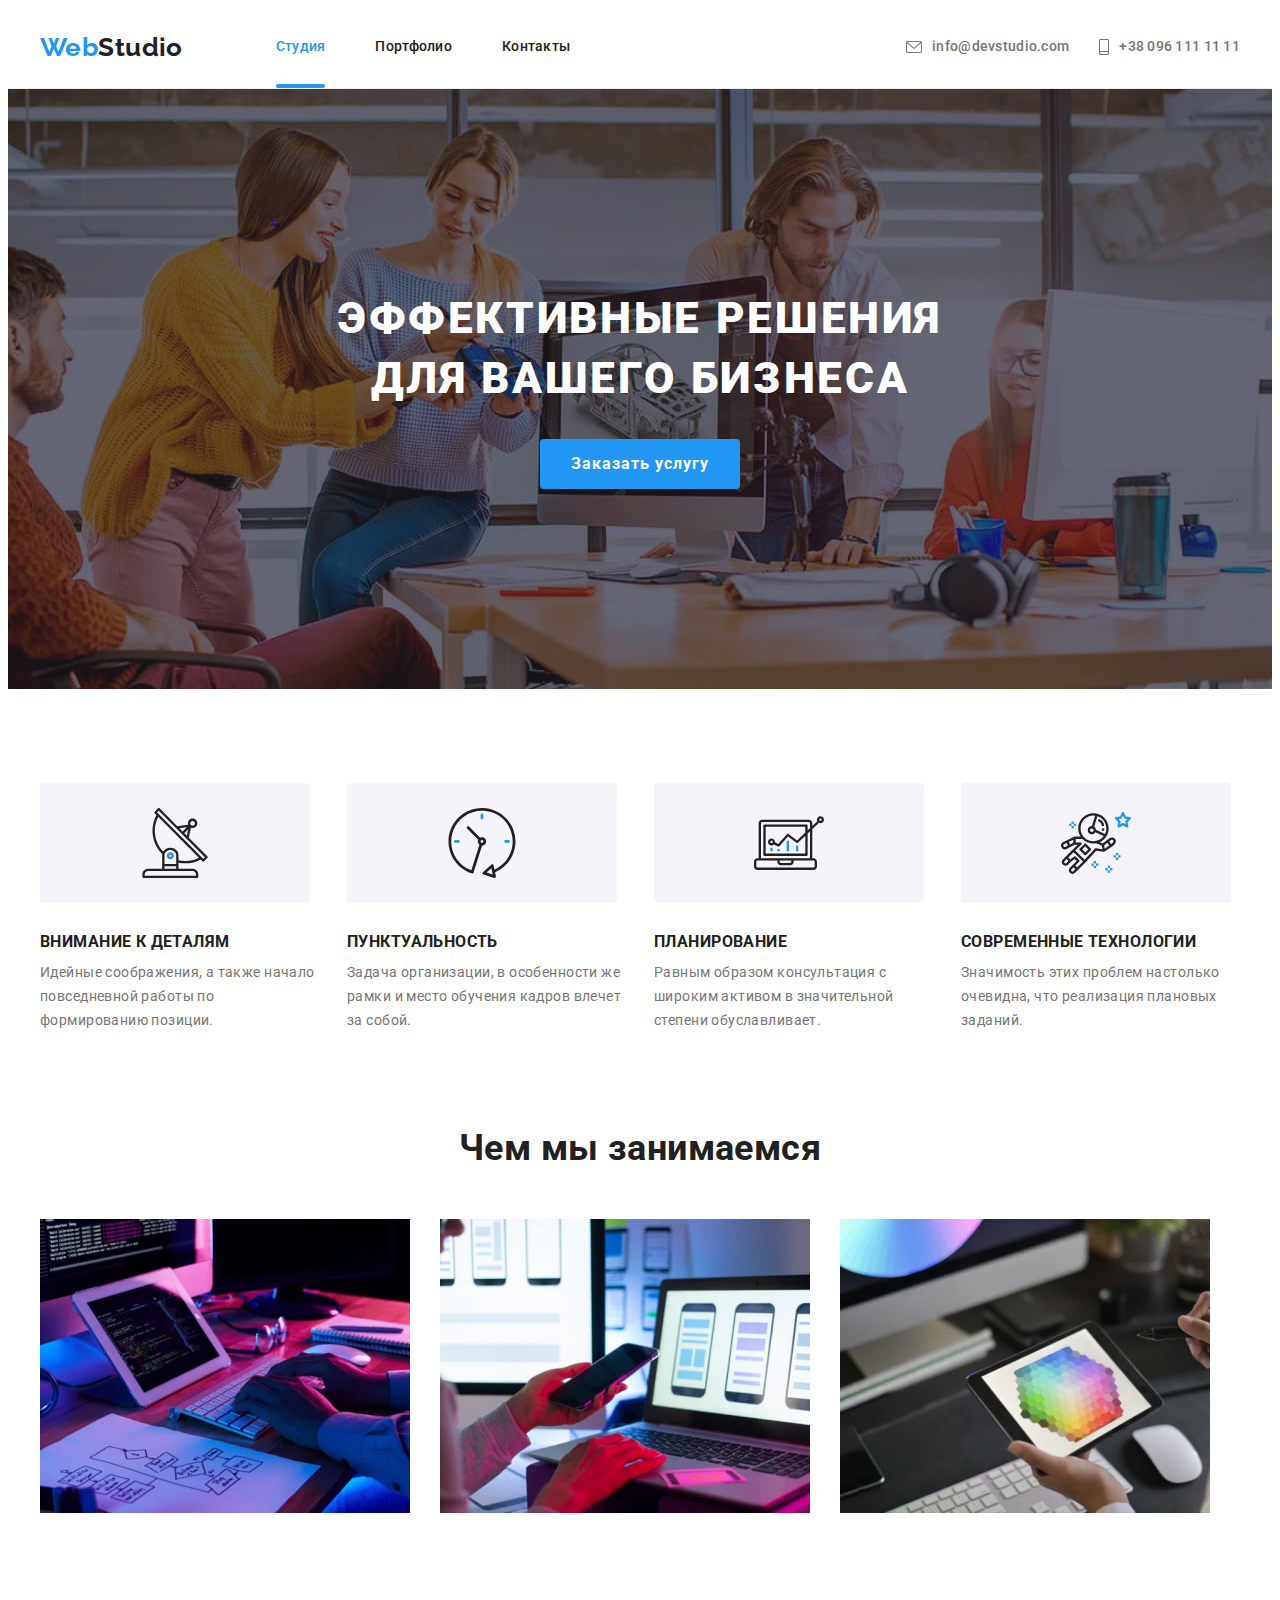
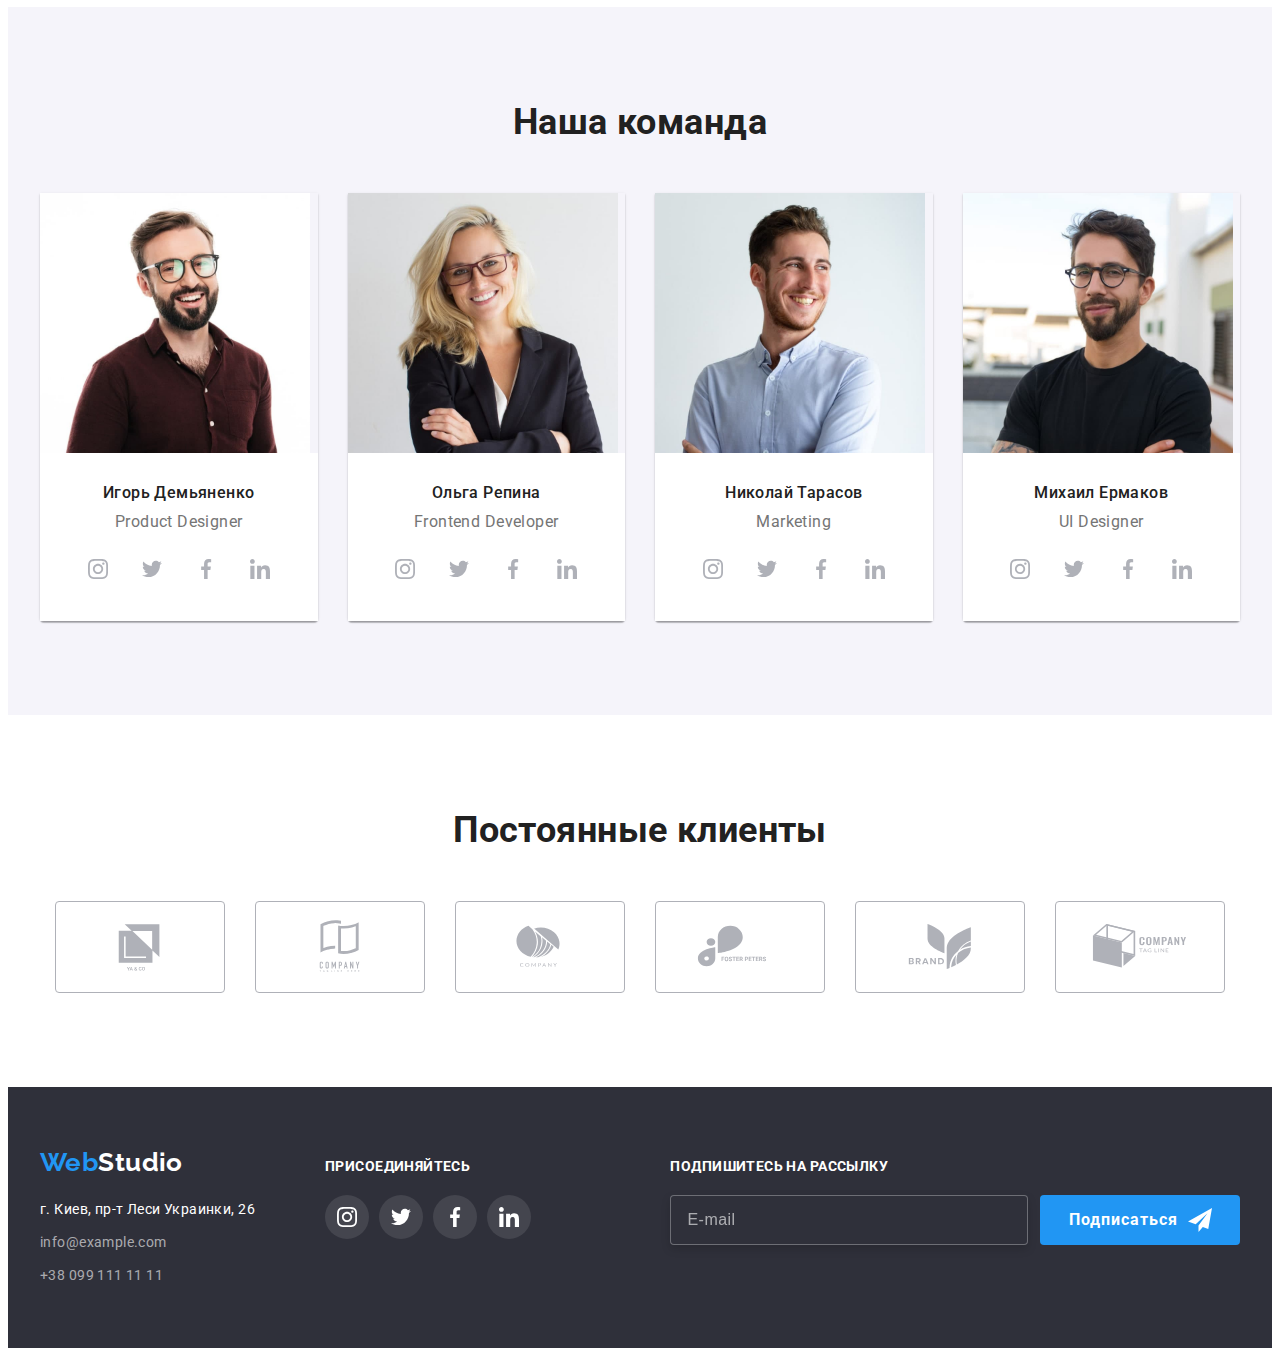
==== commit c0dca5b7: "правки" ====
--- a/index.html
+++ b/index.html
@@ -391,7 +391,7 @@
                     <use href="./images/icons.svg#icon-close-button"></use>
                 </svg>
             </button>
-        <h2 class="modal-tittle">Оставьте свои данные, мы вам перезвоним</h2>
+        <p class="modal-tittle">Оставьте свои данные, мы вам перезвоним</p>
         <form action="#" class="modal-form">
             <div class="form-field">
             <label class="label-text" for="user-name">Имя</label>
--- a/css/style.css
+++ b/css/style.css
@@ -459,7 +459,7 @@
   fill: var(--main-background-color);
 }
 .footer-form {
-  margin-left: 93px;
+  margin-left: auto;
 }
 .footer-mailing {
   display: flex;
@@ -469,11 +469,13 @@
   width: 358px;
   height: 50px;
   border: 1px solid rgba(255, 255, 255, 0.3);
+  outline: none;
   box-sizing: border-box;
   filter: drop-shadow(0px 4px 4px rgba(0, 0, 0, 0.15));
   border-radius: 4px;
   padding-left: 16px;
   margin-right: 12px;
+  color: var(--main-background-color);
   background-color: var(--dark-background-color);
 }
 .footer-input::placeholder {
@@ -612,6 +614,7 @@
   top: 50%;
   left: 50%;
   transform: translate(-50%, -50%);
+  padding: 40px;
 }
 .modal-close {
   width: 30px;
@@ -648,11 +651,8 @@
   letter-spacing: 0.03em;
   color: #212121;
   margin-bottom: 12px;
-  padding-top: 40px;
 }
 .form-field {
-  padding-left: 41px;
-  padding-right: 39px;
   margin-bottom: 10px;
 }
 .label-text {
@@ -766,7 +766,6 @@
   padding: 10px 55px 10px 56px;
   margin-left: auto;
   margin-right: auto;
-  margin-bottom: 40px;
   transition: box-shadow 250ms cubic-bezier(0.4, 0, 0.2, 1);
 }
 .modal-btn:hover,
